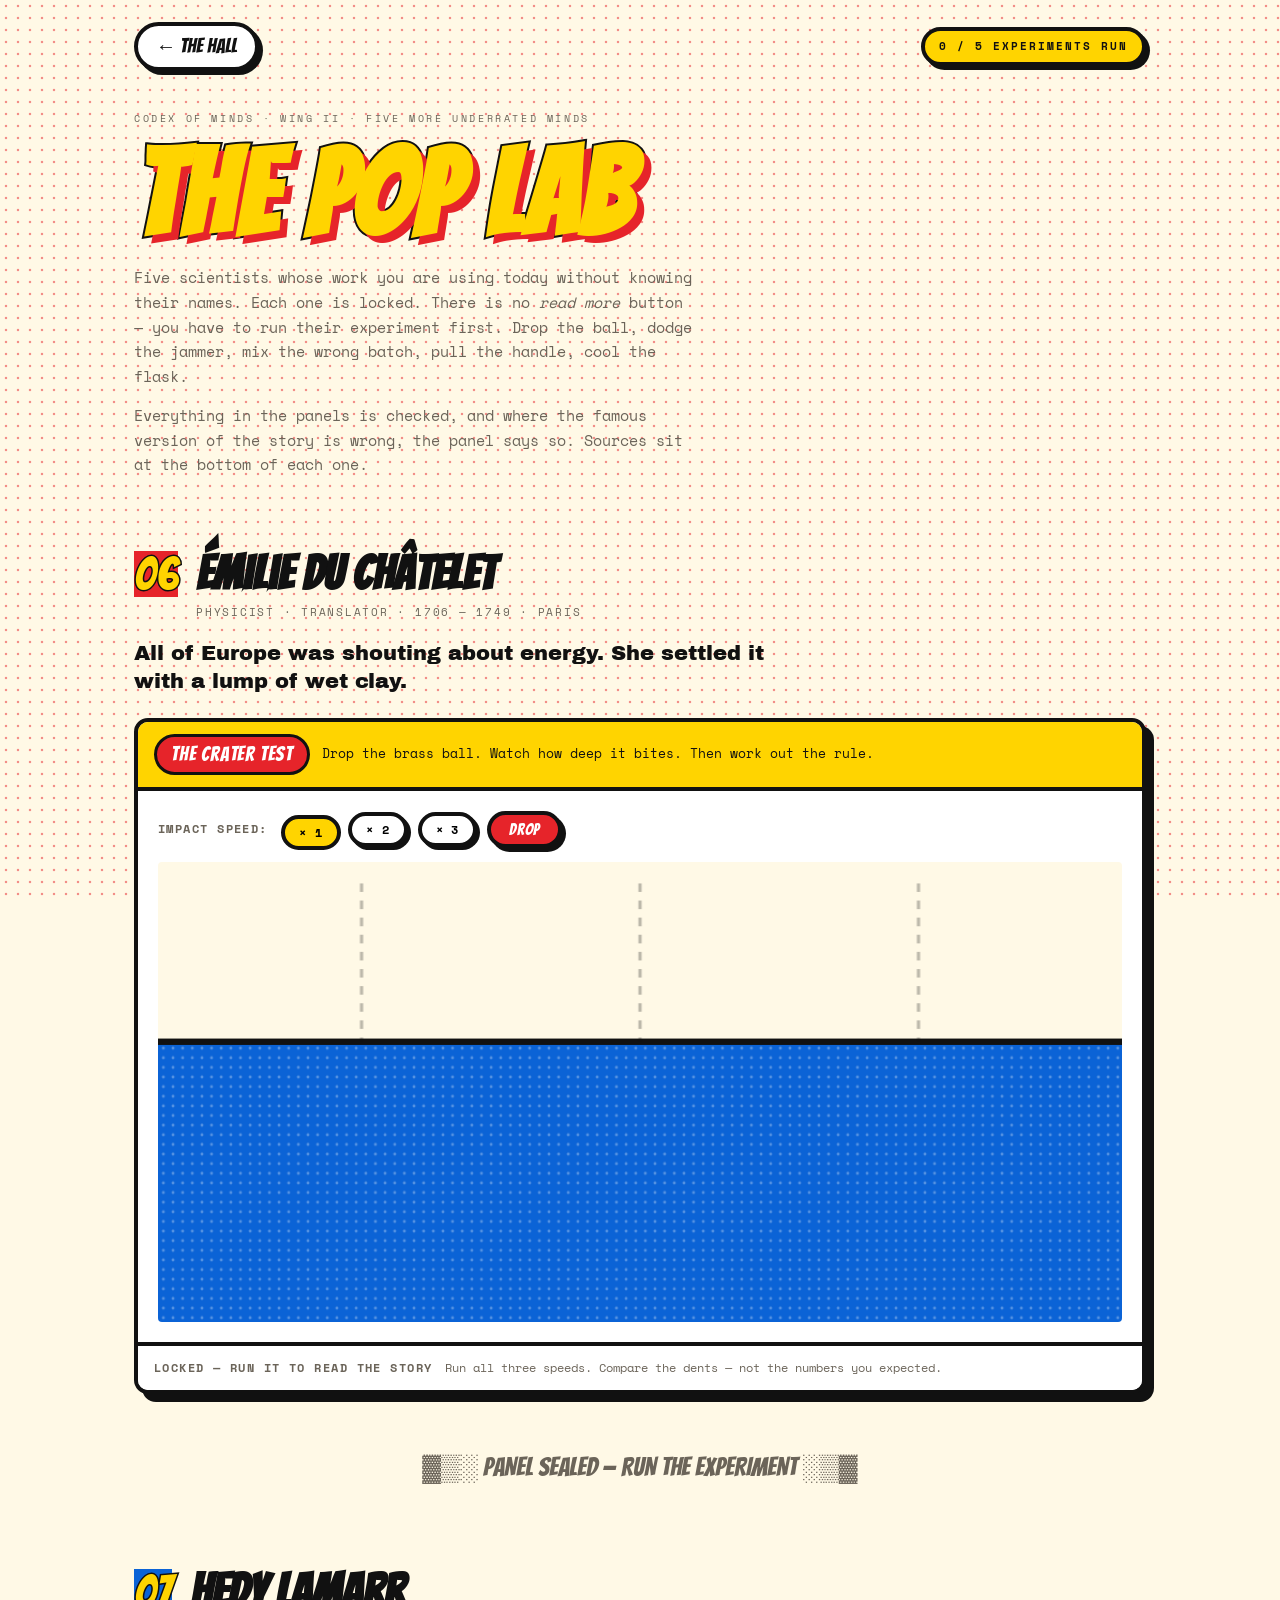
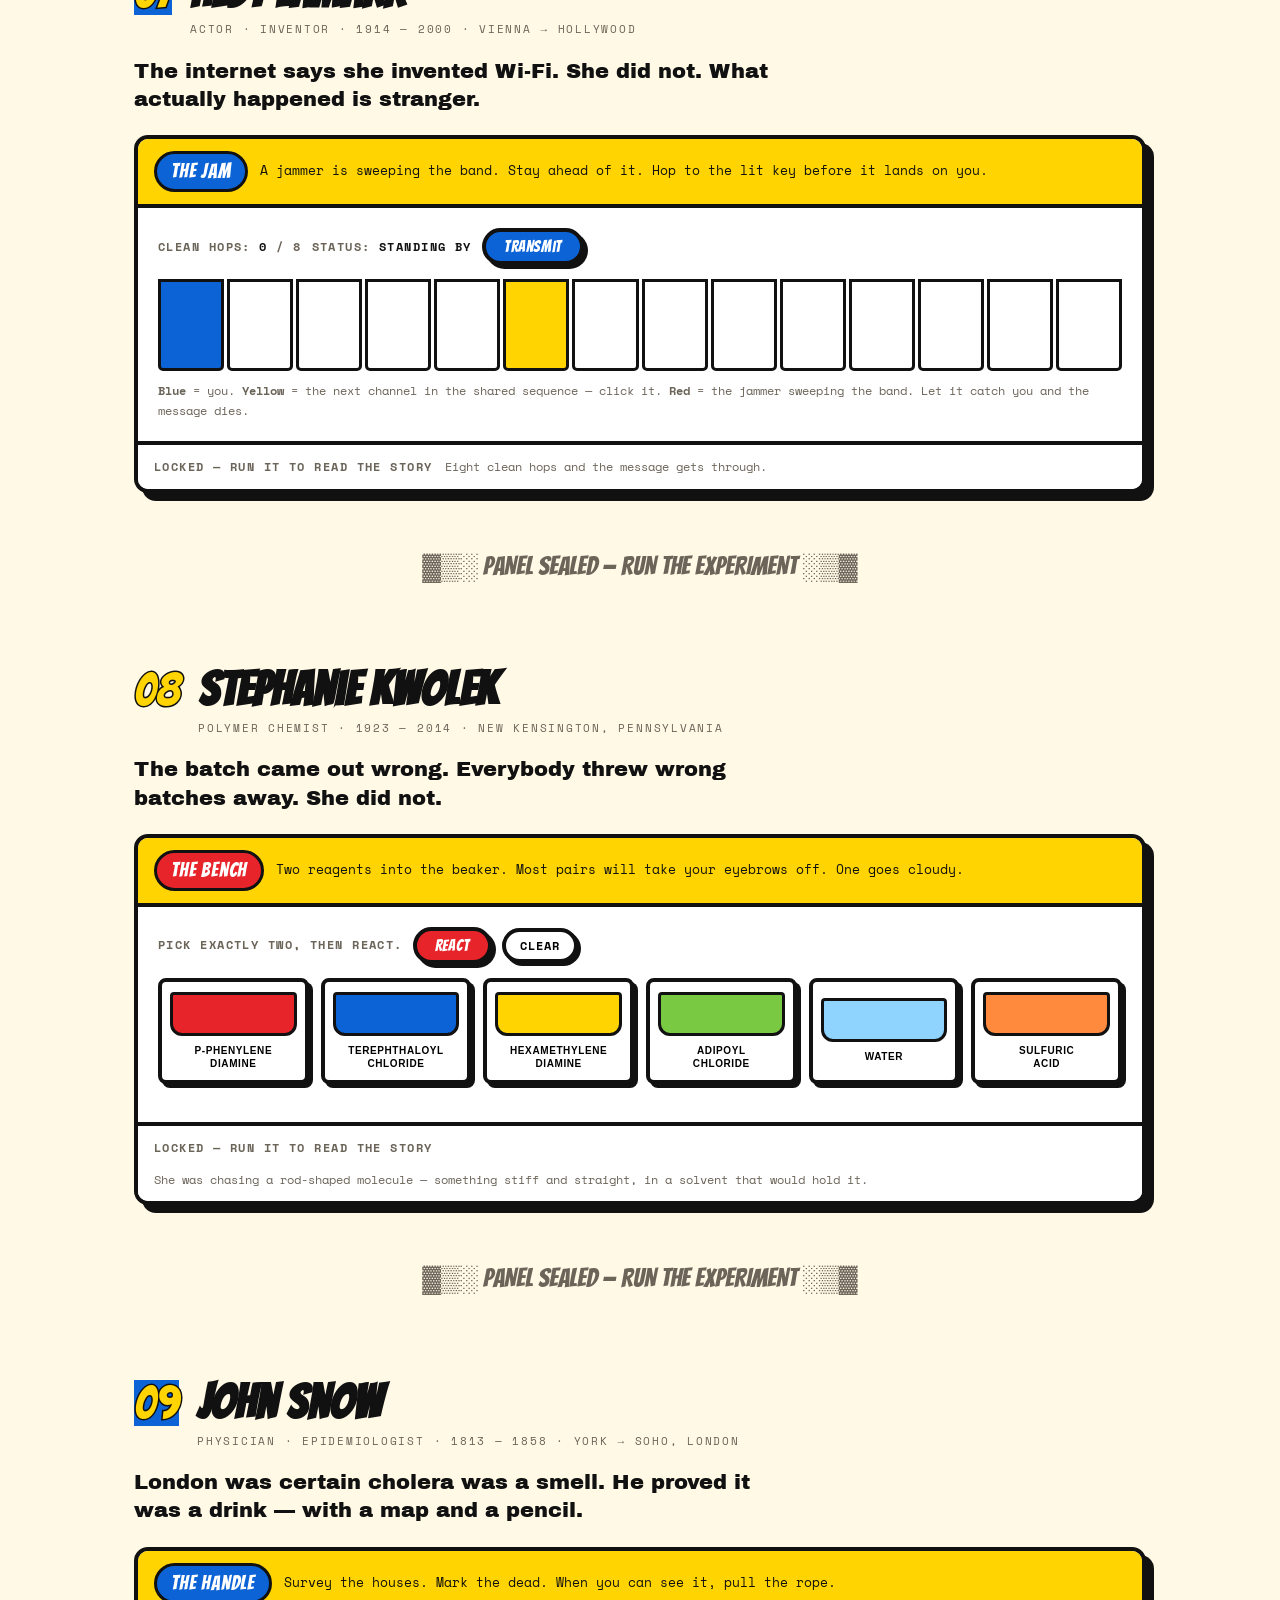
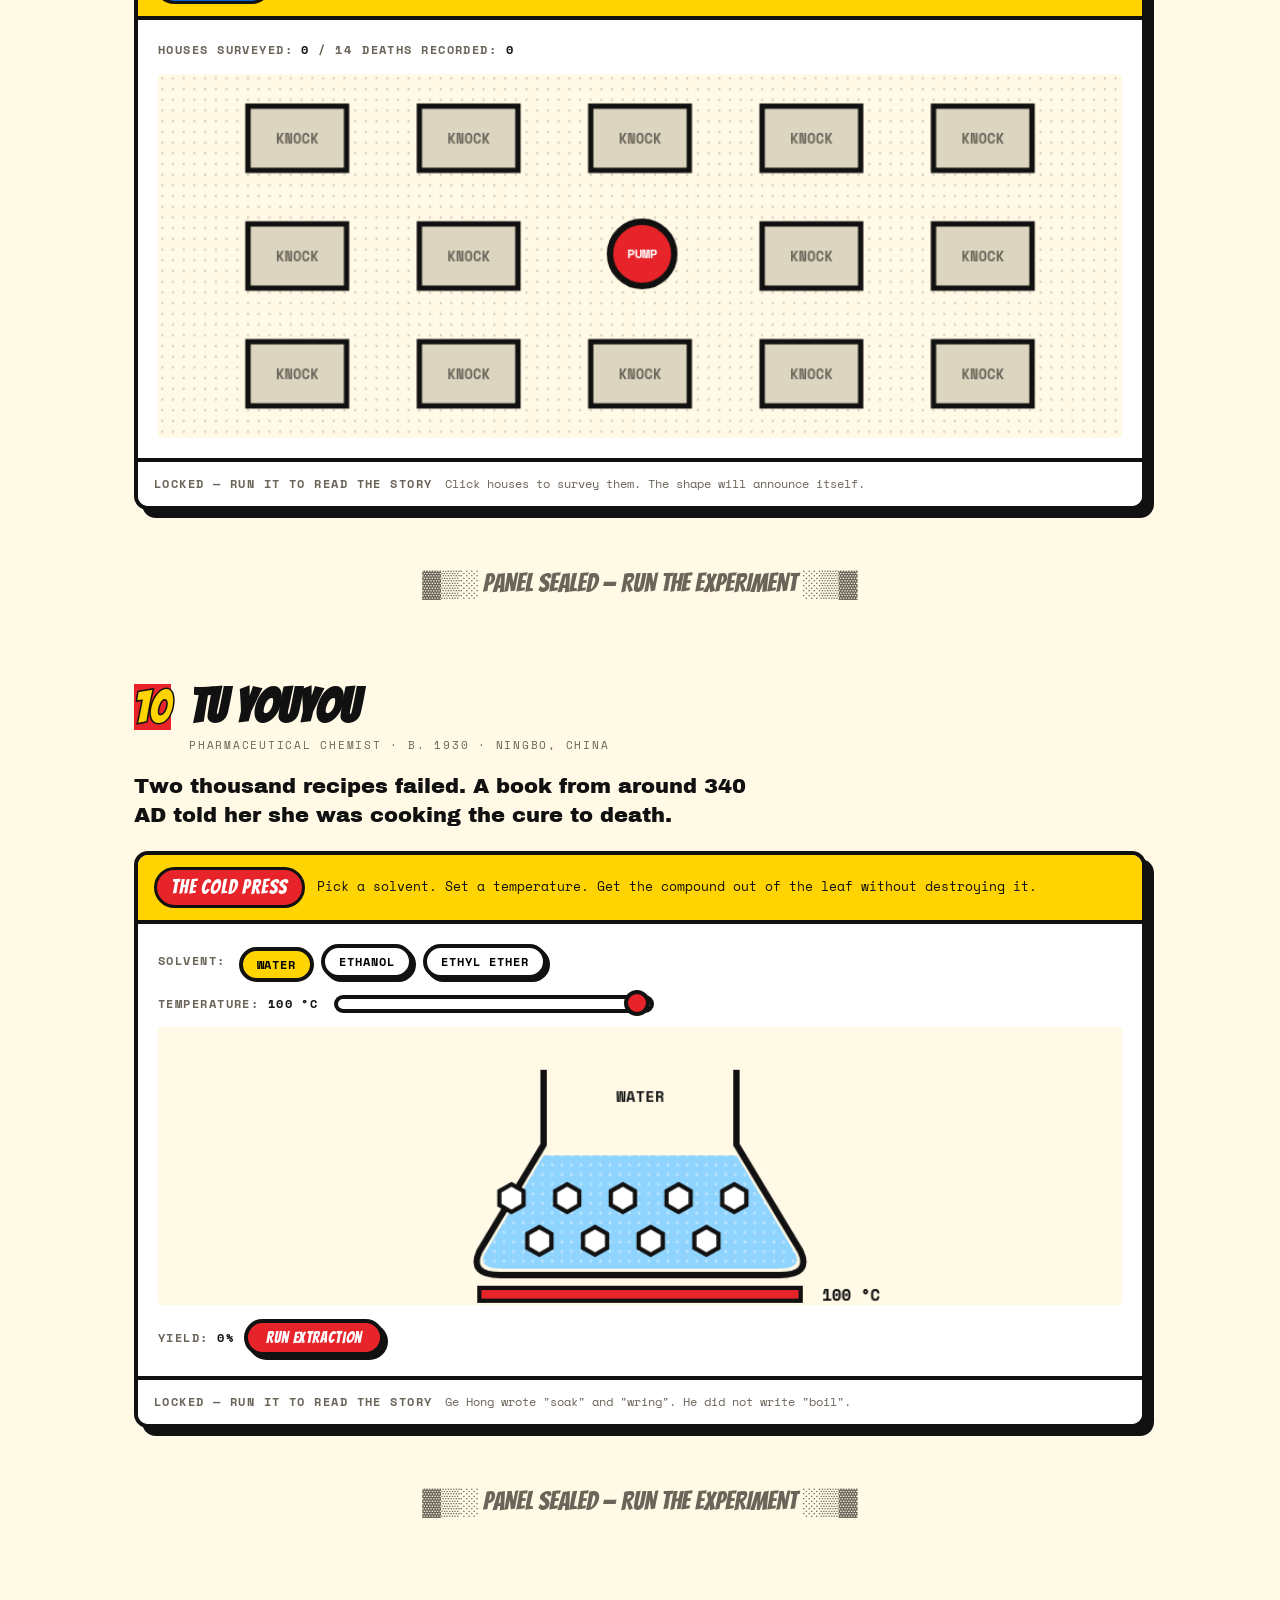
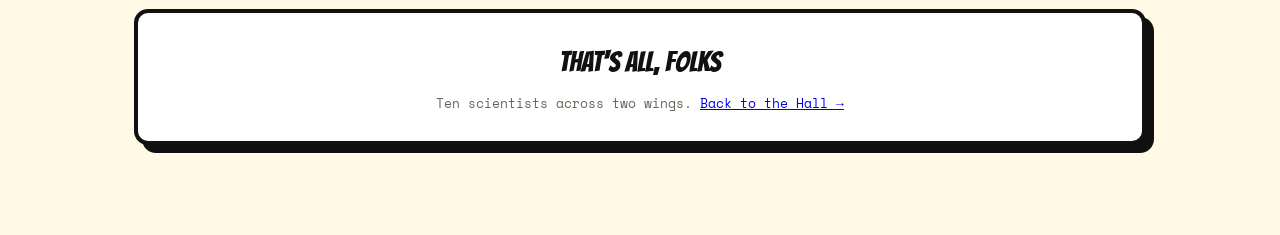
==== lab.html @ fa567511 "Add Wing II — The Pop Lab: five more scientists behind five experiments A second wing in the supplie" ====
<!doctype html>
<html lang="en">
<head>
<meta charset="utf-8">
<meta name="viewport" content="width=device-width, initial-scale=1, viewport-fit=cover">
<title>The Pop Lab — five more scientists you have to operate</title>
<meta name="description" content="Five underrated scientists — Émilie du Châtelet, Hedy Lamarr, Stephanie Kwolek, John Snow and Tu Youyou — each locked behind an experiment you have to run yourself.">
<meta name="theme-color" content="#fff9e6">
<link rel="stylesheet" href="css/pop.css">
<link rel="icon" href="data:image/svg+xml,%3Csvg xmlns='http://www.w3.org/2000/svg' viewBox='0 0 32 32'%3E%3Crect width='32' height='32' rx='7' fill='%23ffd400' stroke='%23111' stroke-width='3'/%3E%3Ccircle cx='11' cy='12' r='3' fill='%23e6242a'/%3E%3Ccircle cx='21' cy='12' r='3' fill='%230b63d6'/%3E%3Ccircle cx='16' cy='21' r='3' fill='%23111'/%3E%3C/svg%3E">
</head>
<body class="pop">
<div class="bg-layer"></div>

<div class="wrap">

  <div class="lab-top">
    <a class="backlink" href="index.html">← The Hall</a>
    <span class="progress-chip" data-progress>0 / 5 experiments run</span>
  </div>

  <header class="hero">
    <p class="eyebrow">Codex of Minds · Wing II · five more underrated minds</p>
    <h1 class="pop-title">THE POP LAB</h1>
    <p class="lede">
      Five scientists whose work you are using today without knowing their names.
      Each one is locked. There is no <em>read more</em> button — you have to run
      their experiment first. Drop the ball, dodge the jammer, mix the wrong batch,
      pull the handle, cool the flask.
    </p>
    <p class="lede" style="margin-top:14px">
      Everything in the panels is checked, and where the famous version of the story
      is wrong, the panel says so. Sources sit at the bottom of each one.
    </p>
  </header>

  <main id="cards"></main>

  <footer class="box" style="margin-top:60px;text-align:center">
    <p style="margin:0 0 8px;font-family:var(--font-display);font-size:28px">THAT'S ALL, FOLKS</p>
    <p style="margin:0;color:var(--muted);font-size:13px">
      Ten scientists across two wings. <a href="index.html">Back to the Hall →</a>
    </p>
  </footer>

</div>

<noscript>
  <div class="wrap"><div class="box" style="margin-top:24px">
    <p style="margin:0">The Pop Lab is built out of interactive experiments, so it needs JavaScript enabled.</p>
  </div></div>
</noscript>

<script type="module" src="js/lab.js"></script>
</body>
</html>
---- css/pop.css ----
/* ═══════════════════════════════════════════════════════════════════════
   THE POP LAB — comic-book wing.
   Tokens follow the supplied pop-art reference: four flat inks, Ben-Day
   dot fills instead of tints, a 4px black outline on every object, and a
   hard offset shadow with zero blur.
   Fonts are self-hosted so the site still makes no external requests.
   ═══════════════════════════════════════════════════════════════════════ */

@font-face {
  font-family: 'Bangers'; font-style: normal; font-weight: 400; font-display: swap;
  src: url('../vendor/fonts/bangers-latin-400-normal.woff2') format('woff2');
}
@font-face {
  font-family: 'Archivo Black'; font-style: normal; font-weight: 400; font-display: swap;
  src: url('../vendor/fonts/archivo-black-latin-400-normal.woff2') format('woff2');
}
@font-face {
  font-family: 'Space Mono'; font-style: normal; font-weight: 400; font-display: swap;
  src: url('../vendor/fonts/space-mono-latin-400-normal.woff2') format('woff2');
}
@font-face {
  font-family: 'Space Mono'; font-style: normal; font-weight: 700; font-display: swap;
  src: url('../vendor/fonts/space-mono-latin-700-normal.woff2') format('woff2');
}

:root {
  --bg: #fff9e6;
  --panel: #ffffff;
  --ink: #111111;
  --muted: #6b6459;
  --pop-red: #e6242a;
  --pop-blue: #0b63d6;
  --pop-yellow: #ffd400;
  --accent: #e6242a;
  --r: 14px; --r-sm: 8px;
  --font-display: 'Bangers', Impact, sans-serif;
  --font-alt: 'Archivo Black', 'Arial Black', sans-serif;
  --font-body: 'Space Mono', ui-monospace, monospace;
}

* { box-sizing: border-box; }
html, body { margin: 0; }
body.pop {
  background: var(--bg);
  color: var(--ink);
  font-family: var(--font-body);
  font-size: 15px;
  line-height: 1.65;
  padding: 0 0 90px;
  overflow-x: hidden;
}
body.pop .bg-layer {
  position: fixed; inset: 0; z-index: 0; pointer-events: none; opacity: .5;
  background-image: radial-gradient(var(--pop-red) 1.4px, transparent 1.6px);
  background-size: 12px 12px;
}
.wrap { max-width: 1060px; margin: 0 auto; padding: 0 24px; position: relative; z-index: 2; }

/* ── core objects ────────────────────────────────────────────────────── */

.box {
  position: relative; padding: 26px; border-radius: var(--r);
  background: var(--panel);
  border: 4px solid var(--ink);
  box-shadow: 8px 8px 0 var(--ink);
}
.dots { background-image: radial-gradient(var(--ink) 1.3px, transparent 1.5px); background-size: 8px 8px; }

.pop-title {
  font-family: var(--font-display);
  font-size: clamp(48px, 12vw, 120px);
  line-height: .88; margin: 0; color: var(--pop-yellow);
  letter-spacing: .02em;
  -webkit-text-stroke: 4px var(--ink); paint-order: stroke fill;
  text-shadow: 7px 7px 0 var(--pop-red);
}
.eyebrow {
  font-family: var(--font-body); font-size: 10px; letter-spacing: .26em;
  text-transform: uppercase; color: var(--muted); margin: 0 0 14px;
}
.lede { max-width: 62ch; color: var(--muted); margin: 18px 0 0; }

.pop-btn {
  font-family: var(--font-display); font-size: 22px; letter-spacing: .04em;
  padding: 10px 26px; border: 4px solid var(--ink); border-radius: 999px;
  background: var(--pop-yellow); color: var(--ink); cursor: pointer;
  box-shadow: 5px 5px 0 var(--ink);
  transition: transform .1s steps(2), box-shadow .1s steps(2);
}
.pop-btn:hover { transform: translate(-1px, -1px); box-shadow: 7px 7px 0 var(--ink); }
.pop-btn:active { transform: translate(5px, 5px); box-shadow: 0 0 0 var(--ink); }
.pop-btn:focus-visible { outline: 4px solid var(--pop-blue); outline-offset: 3px; }
.pop-btn.red { background: var(--pop-red); color: #fff; }
.pop-btn.blue { background: var(--pop-blue); color: #fff; }
.pop-btn[disabled] { opacity: .45; cursor: not-allowed; transform: none; box-shadow: 5px 5px 0 var(--ink); }
.pop-btn.sm { font-size: 16px; padding: 6px 18px; box-shadow: 4px 4px 0 var(--ink); }

.balloon {
  position: relative; background: #fff; border: 4px solid var(--ink);
  border-radius: 26px; padding: 18px 22px;
  font-family: var(--font-display); font-size: 24px; line-height: 1.15;
  max-width: 420px; box-shadow: 6px 6px 0 var(--ink);
}
.balloon::after {
  content: ""; position: absolute; left: 36px; bottom: -26px; width: 0; height: 0;
  border: 14px solid transparent; border-top: 26px solid var(--ink);
}
.balloon::before {
  content: ""; position: absolute; left: 41px; bottom: -17px; width: 0; height: 0;
  border: 9px solid transparent; border-top: 18px solid #fff; z-index: 1;
}

.burst {
  width: 150px; height: 150px; background: var(--pop-red);
  display: grid; place-items: center; font-family: var(--font-display);
  color: #fff; font-size: 30px; text-align: center; line-height: .95;
  clip-path: polygon(50% 0,61% 17%,79% 9%,80% 29%,98% 33%,87% 50%,98% 67%,80% 71%,79% 91%,61% 83%,50% 100%,39% 83%,21% 91%,20% 71%,2% 67%,13% 50%,2% 33%,20% 29%,21% 9%,39% 17%);
}

/* ── page head ───────────────────────────────────────────────────────── */

.lab-top {
  display: flex; justify-content: space-between; align-items: center;
  gap: 16px; flex-wrap: wrap; padding: 22px 0 0;
}
.backlink {
  font-family: var(--font-display); font-size: 20px; text-decoration: none;
  color: var(--ink); background: #fff; border: 4px solid var(--ink);
  border-radius: 999px; padding: 4px 18px; box-shadow: 4px 4px 0 var(--ink);
  transition: transform .1s steps(2), box-shadow .1s steps(2);
}
.backlink:hover { transform: translate(-1px, -1px); box-shadow: 6px 6px 0 var(--ink); }
.hero { padding: 40px 0 20px; }
.progress-chip {
  font-family: var(--font-body); font-weight: 700; font-size: 11px;
  letter-spacing: .18em; text-transform: uppercase;
  background: var(--pop-yellow); border: 4px solid var(--ink);
  padding: 6px 14px; border-radius: 999px; box-shadow: 4px 4px 0 var(--ink);
}

/* ── scientist panel ─────────────────────────────────────────────────── */

.card { margin: 54px 0 0; }
.card-head {
  display: flex; align-items: flex-start; gap: 18px; flex-wrap: wrap;
  margin-bottom: 18px;
}
.card-no {
  font-family: var(--font-display); font-size: 46px; line-height: 1;
  color: var(--pop-yellow); -webkit-text-stroke: 3px var(--ink); paint-order: stroke fill;
}
.card-name { font-family: var(--font-display); font-size: clamp(30px, 5.5vw, 48px); line-height: .95; margin: 0; }
.card-meta {
  font-size: 11px; letter-spacing: .16em; text-transform: uppercase;
  color: var(--muted); margin: 6px 0 0;
}
.card-hook {
  font-family: var(--font-alt); font-size: clamp(16px, 2.4vw, 21px);
  line-height: 1.35; margin: 0 0 22px; max-width: 46ch;
}
.card.ink-red .card-no, .card.ink-red .stage-tag { background: var(--pop-red); }
.card.ink-blue .card-no, .card.ink-blue .stage-tag { background: var(--pop-blue); }

/* ── the experiment stage ────────────────────────────────────────────── */

.stage {
  border: 4px solid var(--ink); border-radius: var(--r);
  background: #fff; box-shadow: 8px 8px 0 var(--ink);
  overflow: hidden; margin-bottom: 26px;
}
.stage-bar {
  display: flex; align-items: center; gap: 12px; flex-wrap: wrap;
  padding: 12px 16px; border-bottom: 4px solid var(--ink);
  background: var(--pop-yellow);
}
.stage-tag {
  font-family: var(--font-display); font-size: 20px; letter-spacing: .04em;
  background: var(--pop-red); color: #fff; border: 3px solid var(--ink);
  border-radius: 999px; padding: 1px 14px;
}
.stage-brief { font-size: 12.5px; color: var(--ink); margin: 0; flex: 1; min-width: 200px; }
.stage-body { padding: 20px; position: relative; }
.stage-foot {
  padding: 12px 16px; border-top: 4px solid var(--ink);
  display: flex; gap: 12px; align-items: center; flex-wrap: wrap;
  background: #fff;
}
.readout {
  font-family: var(--font-body); font-weight: 700; font-size: 12px;
  letter-spacing: .12em; text-transform: uppercase; color: var(--muted);
}
.readout b { color: var(--ink); }
.hintline { font-size: 12px; color: var(--muted); margin: 0; }

canvas.play { display: block; width: 100%; height: auto; border-radius: 4px; touch-action: none; }

/* ── the reveal ──────────────────────────────────────────────────────── */

.locked-note {
  font-family: var(--font-display); font-size: 26px; text-align: center;
  padding: 26px; color: var(--muted);
}
/* Long copy gets a white panel. Ben-Day dots behind a paragraph look right for
   one line of hero text and become unreadable across five. */
.beats { display: none; }
.card.open .beats {
  display: block;
  background: #fff;
  border: 4px solid var(--ink);
  border-radius: var(--r);
  box-shadow: 8px 8px 0 var(--ink);
  padding: 28px;
}
.card.open .locked-note { display: none; }

.beat {
  border-left: 8px solid var(--ink); padding: 0 0 0 20px; margin: 0 0 26px;
  opacity: 0; transform: translateX(-14px);
  animation: beat-in .45s steps(4) forwards;
  animation-delay: var(--bd, 0ms);
}
@keyframes beat-in { to { opacity: 1; transform: none; } }
.card.ink-red .beat { border-left-color: var(--pop-red); }
.card.ink-blue .beat { border-left-color: var(--pop-blue); }
.card.ink-yellow .beat { border-left-color: var(--pop-yellow); }
.beat h4 {
  font-family: var(--font-display); font-size: 24px; margin: 0 0 6px; letter-spacing: .02em;
}
.beat p { margin: 0; max-width: 68ch; }
.beat b { background: var(--pop-yellow); padding: 0 3px; box-decoration-break: clone; }
.card.ink-blue .beat b { background: #cfe0fb; }
.beat em { font-style: italic; color: var(--muted); }

.today {
  margin-top: 8px; padding: 22px 24px;
  border: 4px solid var(--ink); border-radius: var(--r);
  background: var(--pop-blue); color: #fff; box-shadow: 8px 8px 0 var(--ink);
}
.today h4 {
  font-family: var(--font-display); font-size: 26px; margin: 0 0 8px;
  color: var(--pop-yellow); -webkit-text-stroke: 2px var(--ink); paint-order: stroke fill;
}
.today p { margin: 0; max-width: 70ch; }
.today b { background: var(--pop-yellow); color: var(--ink); padding: 0 3px; box-decoration-break: clone; }
.today em { font-style: italic; }

.srcs { margin-top: 22px; }
.srcs h5 {
  font-family: var(--font-body); font-weight: 700; font-size: 10px;
  letter-spacing: .24em; text-transform: uppercase; color: var(--muted); margin: 0 0 10px;
}
.srcs ol { margin: 0; padding-left: 20px; font-size: 12.5px; line-height: 1.85; }
.srcs a { color: var(--pop-blue); }

/* ── effects ─────────────────────────────────────────────────────────── */

.boom {
  position: absolute; left: 50%; top: 50%; transform: translate(-50%, -50%) scale(.2);
  z-index: 30; pointer-events: none; animation: boom .7s steps(5) forwards;
}
@keyframes boom {
  0% { transform: translate(-50%, -50%) scale(.2) rotate(-14deg); opacity: 1; }
  60% { transform: translate(-50%, -50%) scale(1.08) rotate(6deg); opacity: 1; }
  100% { transform: translate(-50%, -50%) scale(1.3) rotate(10deg); opacity: 0; }
}
.shake-hard { animation: shake-hard .34s steps(2) 2; }
@keyframes shake-hard {
  0%, 100% { transform: translate(0, 0); }
  25% { transform: translate(-7px, 3px); }
  50% { transform: translate(6px, -4px); }
  75% { transform: translate(-4px, -2px); }
}
.flash { animation: flash .3s steps(2) 2; }
@keyframes flash { 0%, 100% { background: #fff; } 50% { background: var(--pop-yellow); } }

/* ── controls ────────────────────────────────────────────────────────── */

.ctrl-row { display: flex; gap: 10px; flex-wrap: wrap; align-items: center; margin-bottom: 14px; }
.chip {
  font-family: var(--font-body); font-weight: 700; font-size: 12px;
  letter-spacing: .08em; text-transform: uppercase;
  border: 4px solid var(--ink); border-radius: 999px; padding: 5px 14px;
  background: #fff; cursor: pointer; box-shadow: 3px 3px 0 var(--ink);
  transition: transform .1s steps(2), box-shadow .1s steps(2);
}
.chip:hover { transform: translate(-1px, -1px); box-shadow: 5px 5px 0 var(--ink); }
.chip[aria-pressed="true"] { background: var(--pop-yellow); transform: translate(3px, 3px); box-shadow: 0 0 0 var(--ink); }
.chip.done { background: var(--pop-blue); color: #fff; }

.dial-wrap { display: flex; align-items: center; gap: 14px; flex-wrap: wrap; margin-bottom: 12px; }
input[type=range].pop-range {
  -webkit-appearance: none; appearance: none; height: 18px; width: min(320px, 100%);
  background: #fff; border: 4px solid var(--ink); border-radius: 999px; cursor: pointer;
}
input[type=range].pop-range::-webkit-slider-thumb {
  -webkit-appearance: none; width: 26px; height: 26px; border-radius: 50%;
  background: var(--pop-red); border: 4px solid var(--ink); cursor: grab; margin-top: -1px;
}
input[type=range].pop-range::-moz-range-thumb {
  width: 22px; height: 22px; border-radius: 50%;
  background: var(--pop-red); border: 4px solid var(--ink); cursor: grab;
}

/* Kwolek bench */
.flasks { display: grid; grid-template-columns: repeat(auto-fit, minmax(96px, 1fr)); gap: 12px; }
.flask {
  border: 4px solid var(--ink); border-radius: var(--r-sm); background: #fff;
  padding: 10px 8px; text-align: center; cursor: pointer;
  box-shadow: 4px 4px 0 var(--ink);
  transition: transform .1s steps(2), box-shadow .1s steps(2);
}
.flask:hover { transform: translate(-2px, -2px); box-shadow: 6px 6px 0 var(--ink); }
.flask[aria-pressed="true"] { transform: translate(4px, 4px); box-shadow: 0 0 0 var(--ink); background: var(--pop-yellow); }
.flask .vial { height: 44px; border: 3px solid var(--ink); border-radius: 4px 4px 12px 12px; margin-bottom: 8px; }
.flask .nm { font-size: 10px; font-weight: 700; letter-spacing: .06em; line-height: 1.3; text-transform: uppercase; }

/* Lamarr keyboard */
.keys { display: flex; gap: 3px; height: 92px; align-items: flex-end; }
.key {
  flex: 1; height: 100%; border: 3px solid var(--ink); border-radius: 0 0 5px 5px;
  background: #fff; cursor: pointer; padding: 0; position: relative;
}
.key.lit { background: var(--pop-yellow); }
.key.jam { background: var(--pop-red); }
.key.hit { background: var(--pop-blue); }

@media (max-width: 640px) {
  .box { padding: 18px; box-shadow: 6px 6px 0 var(--ink); }
  .stage { box-shadow: 6px 6px 0 var(--ink); }
  .keys { height: 64px; }
  .card-no { font-size: 34px; }
}

@media (prefers-reduced-motion: reduce) {
  *, *::before, *::after { animation-duration: .01ms !important; animation-iteration-count: 1 !important; transition-duration: .01ms !important; }
  .beat { opacity: 1; transform: none; }
}
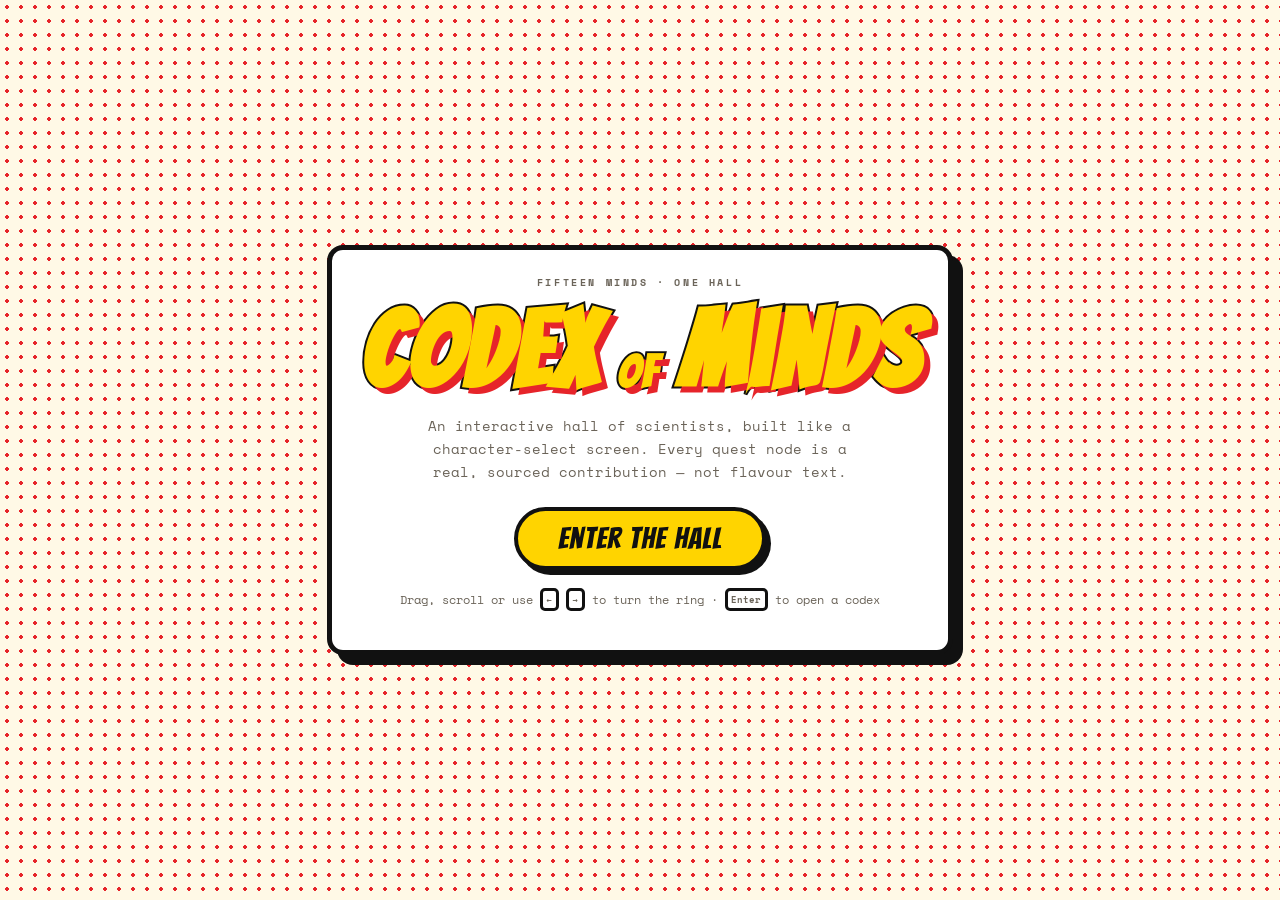
==== commit 434da7de: "All 15 in one ring, slim rail bar, per-scientist screens, dark mode The circle now holds all fifteen" ====
--- a/lab.html
+++ b/lab.html
@@ -2,55 +2,12 @@
 <html lang="en">
 <head>
 <meta charset="utf-8">
-<meta name="viewport" content="width=device-width, initial-scale=1, viewport-fit=cover">
-<title>The Pop Lab — five more scientists you have to operate</title>
-<meta name="description" content="Five underrated scientists — Émilie du Châtelet, Hedy Lamarr, Stephanie Kwolek, John Snow and Tu Youyou — each locked behind an experiment you have to run yourself.">
-<meta name="theme-color" content="#fff9e6">
-<link rel="stylesheet" href="css/pop.css">
-<link rel="icon" href="data:image/svg+xml,%3Csvg xmlns='http://www.w3.org/2000/svg' viewBox='0 0 32 32'%3E%3Crect width='32' height='32' rx='7' fill='%23ffd400' stroke='%23111' stroke-width='3'/%3E%3Ccircle cx='11' cy='12' r='3' fill='%23e6242a'/%3E%3Ccircle cx='21' cy='12' r='3' fill='%230b63d6'/%3E%3Ccircle cx='16' cy='21' r='3' fill='%23111'/%3E%3C/svg%3E">
+<title>The Pop Lab has moved into the Hall</title>
+<link rel="canonical" href="./index.html">
+<meta http-equiv="refresh" content="0; url=./index.html">
+<script>location.replace('./index.html');</script>
 </head>
-<body class="pop">
-<div class="bg-layer"></div>
-
-<div class="wrap">
-
-  <div class="lab-top">
-    <a class="backlink" href="index.html">← The Hall</a>
-    <span class="progress-chip" data-progress>0 / 5 experiments run</span>
-  </div>
-
-  <header class="hero">
-    <p class="eyebrow">Codex of Minds · Wing II · five more underrated minds</p>
-    <h1 class="pop-title">THE POP LAB</h1>
-    <p class="lede">
-      Five scientists whose work you are using today without knowing their names.
-      Each one is locked. There is no <em>read more</em> button — you have to run
-      their experiment first. Drop the ball, dodge the jammer, mix the wrong batch,
-      pull the handle, cool the flask.
-    </p>
-    <p class="lede" style="margin-top:14px">
-      Everything in the panels is checked, and where the famous version of the story
-      is wrong, the panel says so. Sources sit at the bottom of each one.
-    </p>
-  </header>
-
-  <main id="cards"></main>
-
-  <footer class="box" style="margin-top:60px;text-align:center">
-    <p style="margin:0 0 8px;font-family:var(--font-display);font-size:28px">THAT'S ALL, FOLKS</p>
-    <p style="margin:0;color:var(--muted);font-size:13px">
-      Ten scientists across two wings. <a href="index.html">Back to the Hall →</a>
-    </p>
-  </footer>
-
-</div>
-
-<noscript>
-  <div class="wrap"><div class="box" style="margin-top:24px">
-    <p style="margin:0">The Pop Lab is built out of interactive experiments, so it needs JavaScript enabled.</p>
-  </div></div>
-</noscript>
-
-<script type="module" src="js/lab.js"></script>
+<body>
+<p>All fifteen scientists now live in the Hall. <a href="./index.html">Continue →</a></p>
 </body>
 </html>
